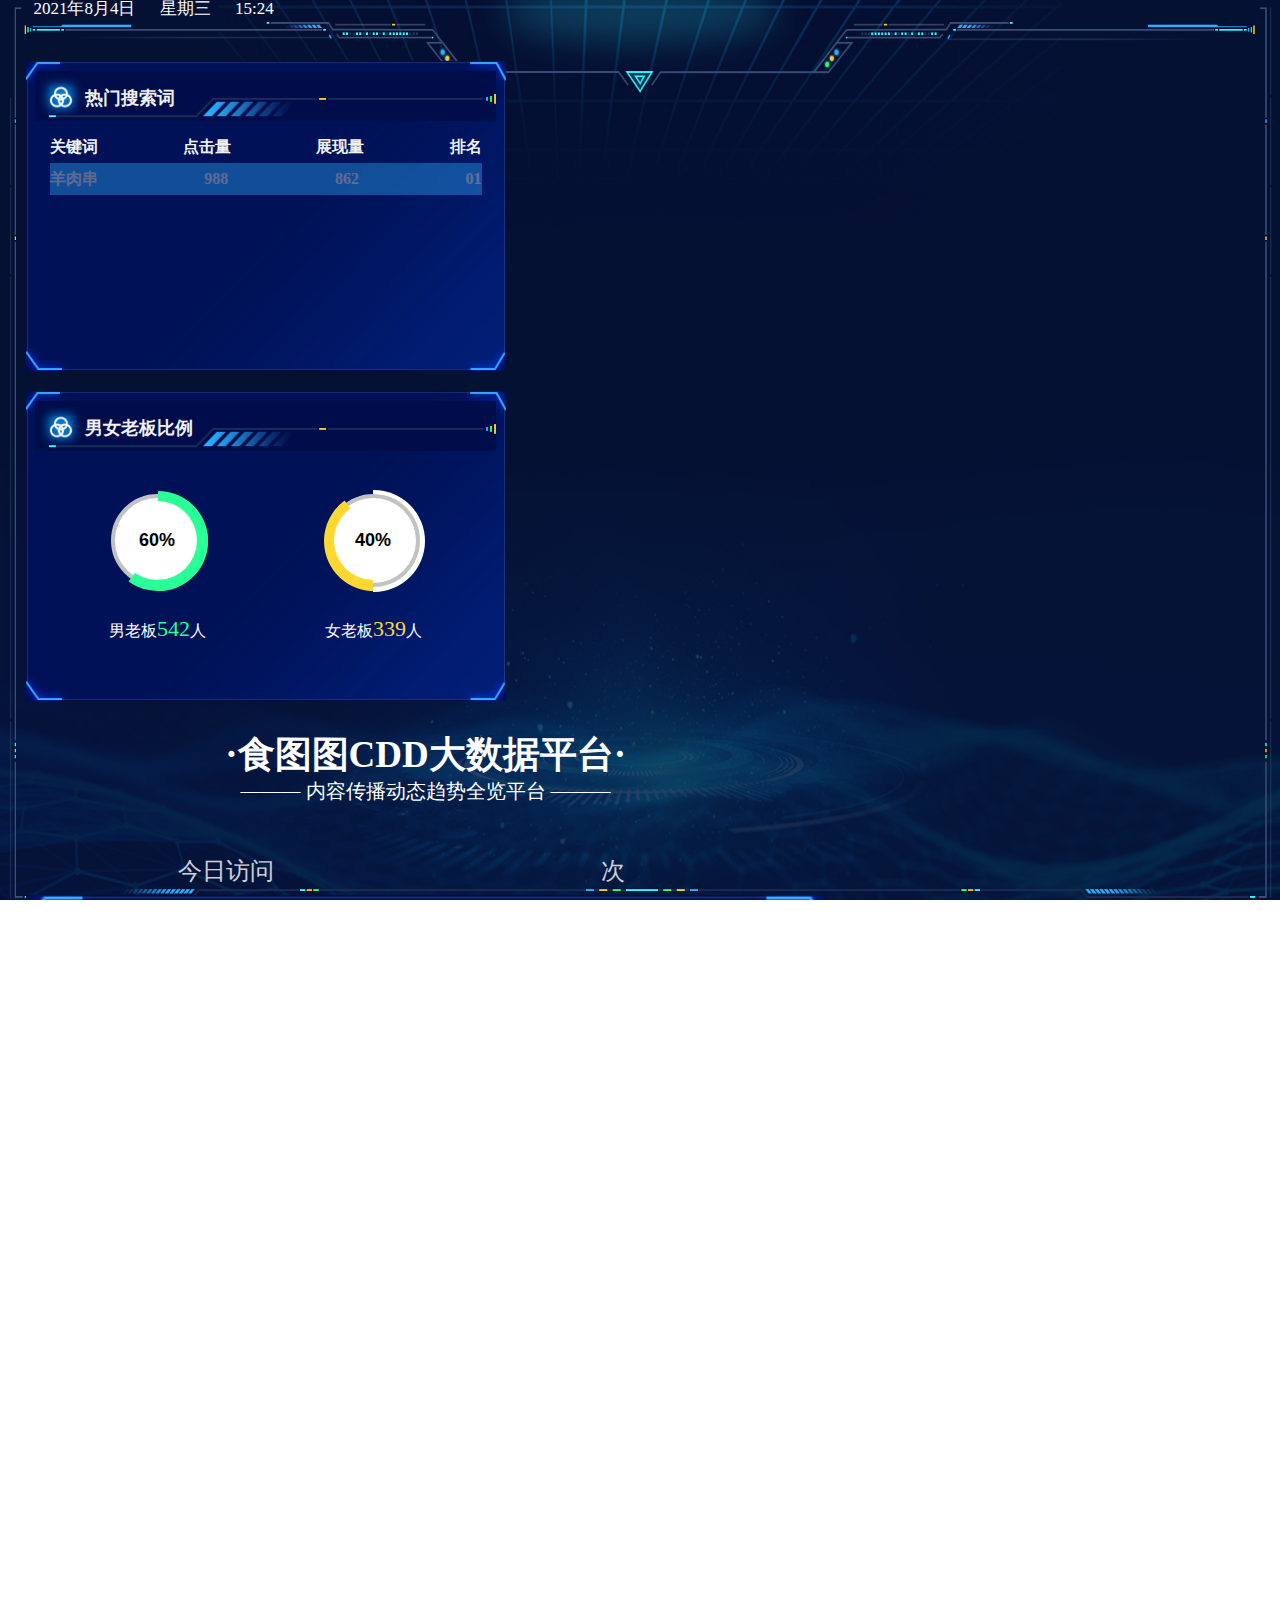
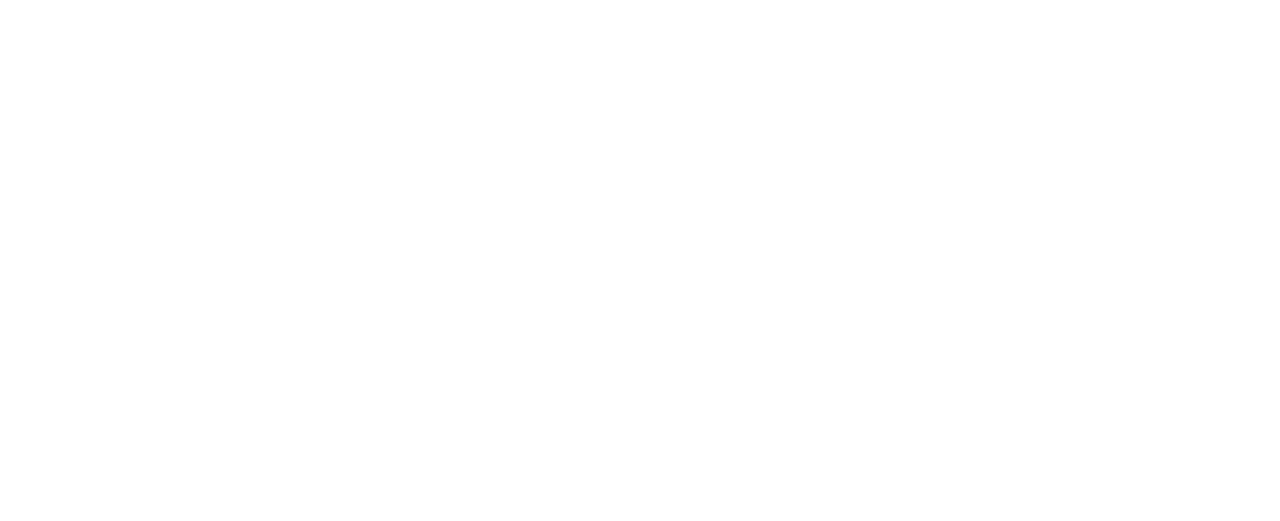
==== index.html @ 14ec9bba "0823" ====
<html>
<head>
	<title>123</title>
	<meta charset="utf-8">
    <!-- 引入 ECharts 文件 -->
    <script src="js/echarts.min.js"></script>
	<link rel="stylesheet" type="text/css" href="css/common.css" /> 
	<script src="js/script.js"></script>
	<link rel="stylesheet" href="css/style.css">
</head>
<body>
	<div class="body body-fd">
		<div class="content">
			<div class="left">
				<div class="left_head">
					<span style="margin-right: 20px;">2021年8月4日</span>
					<span style="margin-right: 20px;">星期三</span>
					<span>15:24</span>
				</div>
				<div class="content_box">
					<div class="content_box_title">
						<span>热门搜索词</span>
					</div>
					<div class="content_box_content">
						<div class="one ">
							<div class="one_box">关键词</div>
							<div class="one_box">点击量</div>
							<div class="one_box">展现量</div>
							<div class="one_box">排名</div>
						</div>
						<div class="one bacolor">
							<div class="one_box">羊肉串</div>
							<div class="one_box">988</div>
							<div class="one_box">862</div>
							<div class="one_box">01</div>
						</div>
					</div>
				</div>
				
				<div class="content_box">
					<div class="content_box_title">
						<span>男女老板比例</span>
					</div>
					<div class="content_box_content">
						<div class="circle_content">
						<div class="shape">
						    <div class="bottom"></div>
						    <div class="cover">100%</div>
						    <div class="ring-left"></div>
						    <div class="ring-right"></div>
						    <div class="ring-hide"><div></div></div>
						</div>
						<div class="circle_title">男老板<span style="color: #2AFF97;font-size: 22px;">542</span>人</div>
						</div>
						
						<div class="circle_content">
						<div class="shape_2">
						    <div class="bottom"></div>
						    <div class="cover">100%</div>
						    <div class="ring-left"></div>
						    <div class="ring-right"></div>
						    <div class="ring-hide"><div></div></div>
						</div>
						<div class="circle_title">女老板<span style="color: #FFD731;font-size: 22px;">339</span>人</div>
						</div>
					</div>
				</div>
			</div>
			
			<div class="middle">
				<div class="middle_title">·食图图CDD大数据平台·</div>
				<div class="middle_title2">——— 内容传播动态趋势全览平台 ———</div>
				<div class="num_content">
						<div class="num_content_left">今日访问</div>
					<article>
					  <!--<p>这是创业以来赚的钱</p>-->
					  <output>
						<!--<span class="symbol">¥</span>-->
						<span class="number u8"></span>
						<span class="number u7"></span>
						<span class="number u6"></span>
						<span class="symbol u6">,</span>
						<span class="number u5"></span>
						<span class="number u4"></span>
						<span class="number u3"></span>
						<!--<span class="symbol">,</span>-->
						<span class="number u2"></span>
						<span class="number u1"></span>
						<span class="number u0"></span>
					  </output>
					</article>
					<div class="num_content_right">次</div>
				</div>
			
				<div class="content_box_big">
					<div class="content_box_title_big">
						<span>餐饮热点新闻视频</span>
					</div>
					<div class="content_box_content content_box_content_big">
						<video id="videoHa" autoplay="" loop="" muted="" style="width: 90% !important;">
						   <source preload="" src="https://cdn.shitutu.com/1615861657276.mp4" type="video/mp4">
						</video>
					</div>
				</div>
			</div>
			
			<div class="content_right">
				<div class="left_head">
					<span style="margin-right: 20px;">2021年8月4日</span>
					<span style="margin-right: 20px;">星期三</span>
					<span>15:24</span>
				</div>
				<div class="content_box"  style="float: right;">
					<div class="content_box_title content_box_title2">
						<span>图片下载量地区分布</span>
					</div>
					<div class="content_box_content">
						  <div id="container" style="height: 100%"></div>
					</div>
				</div>
				
				<div class="content_box"  style="float: right;">
					<div class="content_box_title content_box_title2">
						<span>全网餐饮热点话题</span>
					</div>
					<div class="content_box_content">
						     <ul id="box" class="news"></ul>
					</div>
				</div>
			</div>
		</div>
	</div>
	<!-- <script src="https://ajax.aspnetcdn.com/ajax/jquery/jquery-3.4.1.min.js"></script> -->
	<script type="text/javascript">
		setPercentValue(60);
		function setPercentValue(value) {
		    let cover = document.querySelector('.shape>.cover'),
		        left = document.querySelector('.shape>.ring-left'),
		        hide = document.querySelector('.shape>.ring-hide');
		    let deg;//左环转动角度
		    if (Number.isNaN(value) || value < 0) value = 0;
		    if (value > 100) value = 100;
		    if(value % 1 !== 0){  //若value为小数，保留一位小数
		        value = value.toFixed(1);
		    }
		    cover.innerText = value + "%";
		    if (value < 50) {  //值小于50，显示遮罩
		        hide.style.display = "inherit";
		        deg = (50 - value)/50 * 180;
		    } else {  //值大于或等于50，不显示遮罩
		        hide.style.display = "none";
		        deg =  (50 - (value - 50))/50 * 180;
		    }
		    left.style.transform = "rotate("+ (-deg) +"deg)";
		}
		setPercentValue2(40);
		function setPercentValue2(value) {
		    let cover = document.querySelector('.shape_2>.cover'),
		        left = document.querySelector('.shape_2>.ring-left'),
		        hide = document.querySelector('.shape_2>.ring-hide');
		    let deg;//左环转动角度
		    if (Number.isNaN(value) || value < 0) value = 0;
		    if (value > 100) value = 100;
		    if(value % 1 !== 0){  //若value为小数，保留一位小数
		        value = value.toFixed(1);
		    }
		    cover.innerText = value + "%";
		    if (value < 50) {  //值小于50，显示遮罩
		        hide.style.display = "inherit";
		        deg = (50 - value)/50 * 180;
		    } else {  //值大于或等于50，不显示遮罩
		        hide.style.display = "none";
		        deg =  (50 - (value - 50))/50 * 180;
		    }
		    left.style.transform = "rotate("+ (-deg) +"deg)";
		}
	</script>
       <script type="text/javascript">
   var dom = document.getElementById("container");
   var myChart = echarts.init(dom);
   var app = {};
   
   var option;
   
   
   
   option = {
       title: {
           text: '',
           subtext: '',
           left: 'center'
       },
       tooltip: {
           trigger: 'item',
           formatter: '{a} <br/>{b} : {c} ({d}%)'
       },
       legend: {
           left: 'center',
           top: 'bottom',
           data: ['rose1', 'rose2', 'rose3', 'rose4', 'rose5', 'rose6', 'rose7', 'rose8']
       },
       toolbox: {
           show: false,
           feature: {
               mark: {show: false},
               dataView: {show: false, readOnly: false},
               restore: {show: false},
               saveAsImage: {show: false}
           }
       },
       series: [
        
           {
               name: '面积模式',
               type: 'pie',
               radius: [20, 70],
               center: ['50%', '50%'],
               roseType: 'area',
               itemStyle: {
                   borderRadius: 5
               },
               data: [
                   {value: 30, name: 'rose 1'},
                   {value: 28, name: 'rose 2'},
                   {value: 26, name: 'rose 3'},
                   {value: 24, name: 'rose 4'},
                   {value: 22, name: 'rose 5'},
                   {value: 20, name: 'rose 6'},
                   {value: 18, name: 'rose 7'},
                   {value: 16, name: 'rose 8'}
               ]
           }
       ]
   };
   
   if (option && typeof option === 'object') {
       myChart.setOption(option);
   }
   
           </script>
		   
		   <script>
		           // 定义数组
		           var news = [
					    '#疫情重创餐饮业，西贝撑不过3个月#',
						'#老乡鸡土味发布会成为2020年经典营销案例#',
						'#蜜雪冰城全球门店超过1万家，新茶饮迎来黄金时代#',
						'#瑞幸因造假门在纳斯达克退市 中概股海外声誉受损#',
						'#海底捞市值接近百度 多品牌战略支持千亿市值#',
						'#长沙文和友排号1万桌 十一黄金周餐饮行业触底反弹#',
					];
		           // 获取元素
		           var input = document.getElementById('input');
		           var btn = document.getElementById('btn');
		           var box = document.getElementById('box');
		           // 把原有的新闻显示在页面中
		           carousel();
		           // 把渲染结构的内容封装为一个函数
		           function carousel(){
		               // 定义一个空字符串
		               var str = '';
		               // 遍历数组,把数组里面的每一个值都重复拿出来添加到 li 标签里再赋值给str
		               news.forEach(function(item){
		                   str +=`<li>${item}</li>`;
		               });
		               // 把 str 的内容给到 box 结构里
		               box.innerHTML = str;
		           }
		         
		           /*
		           【1】间隔执行函数,每隔多少时间去执行一次函数，这里 1000 指的是 1s
		                   setInterval(function(){
		                       你需要执行的代码
		                   },1000)
		           */
		   
		           // 设置定时器  新闻的滚动切换（把数组中的最后一条数据 截取出来放入数组中第一条），再次循环 渲染结构
		           setInterval(function(){
		               // pop() 在删除数组的最后一个元素  把删除的数据赋值给res
		               var res = news.pop();
		               // unshift() 在数组的最前面添加一个元素
		               news.unshift(res);
		               // 调用函数，再次渲染结构
		               carousel();
		               // 定时，时长设置为2s
		           },2000);
		       </script>
</body>
</html>
---- css/common.css ----
.body{
	background: #000d4a url(../img/bg.jpg) center top;
	background-size: 100% 100%;
	color: #666;
	padding-bottom: 30px;
	font-size: .1rem;
}
.body-fd {
    width: 100%;
   height:100%;
    z-index: 99999;
}
.content{
	width: 96%;
	height:auto;
	margin: 0 auto;
}
.left{
	float: left;
	width: 520px;
	height:auto;
}
.left_head{
	width: 256px;
	height: 16px;
	font-size: 17px;
	font-family: Microsoft YaHei;
	font-weight: 400;
	color: #FFFFFF;
	line-height: 48px;
	margin-bottom: 60px;
}
.content_box{
	background: #000d4a url(../img/kuang.png) center top;
	background-size: 100% 100%;
	width: 480px;
	height:300px;
	padding-top:10px ;
	margin-bottom: 20px;
}
.content_box_title{
	background: #000d4a url(../img/title.png) center top;
	background-size: 100% 100%;
	width: 96%;
	height: 50px;
	margin-left: 2%;
	font-size: 18px;
	font-family: Microsoft YaHei;
	font-weight: 600;
	color: #F1F1F1;
}
.content_box_title span{
	margin-left: 50px;
	display: block;
	padding-top: 15px;
	text-align: left;
}
.content_box_content{
	width: 90%;
	height:220px;
	margin-left: 5%;
	margin-top: 10px;
}
.one{
	display: flex;
	justify-content:space-between;
	height:32px;
	
}
.bacolor{
	background: #2EA9F9;
	opacity: 0.4;

}
.one_box{
	font-size: 16px;
	font-family: Microsoft YaHei;
	font-weight: 600;
	line-height: 32px;
	color: #F1F1F1;
}
.circle_title{
	font-size: 16px;
	font-family: Microsoft YaHei;
	font-weight: 400;
	color: #FFFFFF;
	line-height: 75px;
}

.shape{
    width: 100px;
    height: 100px;
    text-align: center;
    line-height: 100px;
    border-radius: 50%;
    font-weight: bold;
    color: #fff;
    position: relative;
	margin: 0 auto;
}
.shape>div{
    position: absolute;
}
.shape>.bottom{
    width: 85px;
    height: 85px;
    border-radius: 50%;
    background-color: #fff;
    border: 4px solid #c0c3c2;
    top: 3px;
    left: 3px;
}
.shape>.cover{
    border-radius: 50%;
    width: 79px;
    height: 79px;
    background-color: #FFF;
    z-index: 10;
    top: 10px;
    left: 10px;
    color: #000;
    line-height: 79px;
    font-size: 18px;
}
.shape>.ring-left{
    width: 50px;
    height: 100px;
    border-radius: 50px 0 0 50px;
    background-color: #2AFF97;
    transform-origin: right center;
    transform: rotate(0deg);
}
.shape>.ring-right{
    width: 50px;
    height: 100px;
    border-radius: 0 50px 50px 0;
    background-color: #2AFF97;
    left: 50px;
    transform-origin: left center;
    transform: rotate(0deg);
}
.shape>.ring-hide{
    z-index: 9;
    border-radius: 0 51px 51px 0;
    width: 52px;
    height: 102px;
    background-color: #fff;
    top: -1px;
    left: 49px;
    transform-origin: left center;
    display: none;
    transform: rotate(0deg);
}
.shape>.ring-hide>div{
    z-index: 10;
    border-radius: 0 50px 50px 0;
    width: 43px;
    height: 85px;
    background-color: transparent;
    top: 4px;
    left: 0px;
    color: #000;
    line-height: 85px;
    position: absolute;
    border: 4px solid #c0c3c2;
    border-left: 0;
}

.shape_2{
    width: 100px;
    height: 100px;
    text-align: center;
    line-height: 100px;
    border-radius: 50%;
    font-weight: bold;
    color: #fff;
    position: relative;
	margin: 0 auto;
}
.shape_2>div{
    position: absolute;
}
.shape_2>.bottom{
    width: 85px;
    height: 85px;
    border-radius: 50%;
    background-color: #fff;
    border: 4px solid #c0c3c2;
    top: 3px;
    left: 3px;
}
.shape_2>.cover{
    border-radius: 50%;
    width: 79px;
    height: 79px;
    background-color: #FFF;
    z-index: 10;
    top: 10px;
    left: 10px;
    color: #000;
    line-height: 79px;
    font-size: 18px;
}
.shape_2>.ring-left{
    width: 50px;
    height: 100px;
    border-radius: 50px 0 0 50px;
    background-color: #FFD731;
    transform-origin: right center;
    transform: rotate(0deg);
}
.shape_2>.ring-right{
    width: 50px;
    height: 100px;
    border-radius: 0 50px 50px 0;
    background-color: #FFD731;
    left: 50px;
    transform-origin: left center;
    transform: rotate(0deg);
}
.shape_2>.ring-hide{
    z-index: 9;
    border-radius: 0 51px 51px 0;
    width: 52px;
    height: 102px;
    background-color: #fff;
    top: -1px;
    left: 49px;
    transform-origin: left center;
    display: none;
    transform: rotate(0deg);
}
.shape_2>.ring-hide>div{
    z-index: 10;
    border-radius: 0 50px 50px 0;
    width: 43px;
    height: 85px;
    background-color: transparent;
    top: 4px;
    left: 0px;
    color: #000;
    line-height: 85px;
    position: absolute;
    border: 4px solid #c0c3c2;
    border-left: 0;
}

.circle_content{
	width: 50%;
	height: auto;
	float: left;
	margin-top: 30px;
	    text-align: center;
}
.middle{
	width: 800px;
	float: left;
	height:auto;
}
.middle_title{
	width: 520px;
	height: 36px;
	font-size: 37px;
	font-family: Microsoft YaHei;
	font-weight: 600;
	color: #FFFFFF;
	line-height: 48px;
	margin: 0 auto;
	margin-top: 10px;
	text-align: center;
}
.middle_title2{
	width: 520px;
	height: 18px;
	font-size: 20px;
	font-family: Source Han Sans CN;
	font-weight: 500;
	color: #FFFFFF;
	line-height: 48px;
	margin: 0 auto;
	text-align: center;
}
.num_content{
	width:75%;
	height:auto;
	position: relative;
	margin: 0px auto;
	margin-top: 50px;
}
.num_content_left{
	position: absolute;
	top: 20px;
	left: 50px;
	width: 100px;
	height: 24px;
	font-size: 24px;
	font-family: Microsoft YaHei;
	font-weight: 400;
	color: #FFFFFF;
	opacity: 0.8;
}
.num_content_right{
	position: absolute;
	top: 20px;
	right: 100px;
	width: 25px;
	height: 24px;
	font-size: 24px;
	font-family: Microsoft YaHei;
	font-weight: 400;
	color: #FFFFFF;
	opacity: 0.8;
	float: right;
}
.content_box_big{
	background: #000d4a url(../img/kuang.png) center top;
	background-size: 100% 100%;
	width: 800px;
	height:460px;
	padding-top:10px ;
	margin-bottom: 20px;
}
.content_box_title_big{
	background: #000d4a url(../img/title.png) left top no-repeat;
	background-size: 100% 100%;
	width: 72%;
	height: 50px;
	margin-left: 2%;
	font-size: 18px;
	font-family: Microsoft YaHei;
	font-weight: 600;
	color: #F1F1F1;
}
.content_box_title_big span{
	margin-left: 50px;
	display: block;
	padding-top: 15px;
	text-align: left;
}
.content_box_content_big{
	height: 395px;
}

.content_right{
	float: right;
	width: 520px;
	height: auto;
}
.content_box_title2{
	background: #000d4a url(../img/title.png) left top no-repeat;
	    background-size: 130% 100%;
	    width: 96%;
	    height: 50px;
	    margin-left: 2%;
	    font-size: 18px;
	    font-family: Microsoft YaHei;
	    font-weight: 600;
	    color: #F1F1F1;
}
.news{
	padding-left: 0px;
}
.news>li{
	width: 434px;
	height: 30px;
	font-size: 16px;
	font-family: Microsoft YaHei;
	font-weight: 400;
	color: #00FDF6;
	line-height: 30px;
}
---- css/style.css ----
html, body {
  --size: 1.5rem;
  margin: 0;
  padding: 0;
  width: 100%;
  min-height: 100vh;
  display: flex;
  align-items: center;
  justify-content: center;
  text-align: center;
  font-family: Palatino, Helvetica, arial, sans-serif;
  overflow: hidden;
}
ul li{

list-style: none;
padding-left: 0px;
}

article {
  font-size: 5vmin;
}

article p {
  text-shadow: 
    0 -1px 1px #fff, 1px -1px 1px #fff, 1px 0 1px #fff,
    1px 1px 1px #fff, 0 1px 1px #fff, -1px 1px 1px #fff, 
    -1px 0 1px #fff, -1px -1px 1px #fff;
}

output {
  display: flex;
  justify-content: center;
}

output span {
  font-family: monospace, monospace;
  color: white;
  background: black;
  position: relative;
  z-index: 2;
  padding: 0;
  box-sizing: border-box;
  overflow: hidden;
  animation: show 0.125s linear 1;
  animation-fill-mode: forwards;
  font-size: var(--size);
  height: calc(var(--size) * 1.5);
  line-height: calc(var(--size) * 1.5);
  border-radius: 0.25rem;
  width: 0;
  margin: 0;
}

@keyframes show {
  100% { 
    width: var(--size); 
    margin: calc(var(--size) * 0.0625);
  }
}

span.u0 { animation-delay: 0.0000000000s; }
span.u1 { animation-delay: 0.0022739251s; }
span.u2 { animation-delay: 0.0277392510s; }
span.u3 { animation-delay: 0.2773925104s; }
span.u4 { animation-delay: 2.7739251040s; }
span.u5 { animation-delay: 27.739251040s; }
span.u6 { animation-delay: 277.39251040s; }
span.u7 { animation-delay: 2773.9251040s; }
span.u8 { animation-delay: 27739.251040s; }

output span.symbol {
  display: inline-block;
}

@keyframes animate {
  100% {
    transform: translateY(-100%);
  }
}

span.number::before {
  content: "0\A 1\A 2\A 3\A 4\A 5\A 6\A 7\A 8\A 9";
  animation: animate 10s steps(10, end) infinite;
  position: absolute;
  top: 0;
  left: 0;
}

span.u0::before { animation-duration: 0.0022739251s; }
span.u1::before { animation-duration: 0.0277392510s; }
span.u2::before { animation-duration: 0.2773925104s; }
span.u3::before { animation-duration: 2.7739251040s; }
span.u4::before { animation-duration: 27.739251040s; }
span.u5::before { animation-duration: 277.39251040s; }
span.u6::before { animation-duration: 2773.9251040s; }
span.u7::before { animation-duration: 27739.251040s; }
span.u8::before { animation-duration: 277392.51040s; }

@keyframes pop {
  100% { 
    transform: translate(0, -200%); 
  }
}

aside {
  top: 0;
  position: absolute;
  background: #fca;
  padding: 2vmin;
  font-size: 2.5vw;
  font-size: clamp(1rem, 2.5vw, 1.375rem);
  max-width: 25vw;
  max-width: clamp(100px, 25vw, 300px);
  border-radius: 1vmin;
  z-index: -1;
  animation: pop 20s linear;
  animation-fill-mode: forwards;
  box-shadow: 0 0 2vmin rgba(0,0,0,0.25);
  border: 1px solid rgba(0,0,0,0.125);
  line-height: 1.25;
  transform: translate(0, 100vh); 
}

aside.color0 { background: #ffadad; }
aside.color1 { background: #ffd6a5; }
aside.color2 { background: #fdffb6; }
aside.color3 { background: #caffbf; }
aside.color4 { background: #beeeef; }
aside.color5 { background: #a0c4ff; }
aside.color6 { background: #bdb2ff; }
aside.color7 { background: #ffc6ff; }

aside.time0 { animation-timing-function: linear; }
aside.time1 { animation-timing-function: ease; }
aside.time2 { animation-timing-function: ease-in; }
aside.time3 { animation-timing-function: ease-out; }
aside.time4 { animation-timing-function: ease-in-out; }

aside.top0 { z-index: 1; }
aside.top1 { z-index: 3; }

footer {
  position: absolute;
  right: 0.5rem;
  bottom: 0.5rem;
  font-size: 0.875rem;
}

@media all and (min-width:500px) {
  body {
    --size: 2.5rem;
  }
}

@media all and (min-width:750px) {
  body {
    --size: 3.5rem;
  }
}

@media all and (min-width:1000px) {
  body {
    --size: 4.5rem;
  }
}

@media all and (min-width:1200px) {
  body {
    --size: 2.5rem;
  }
}
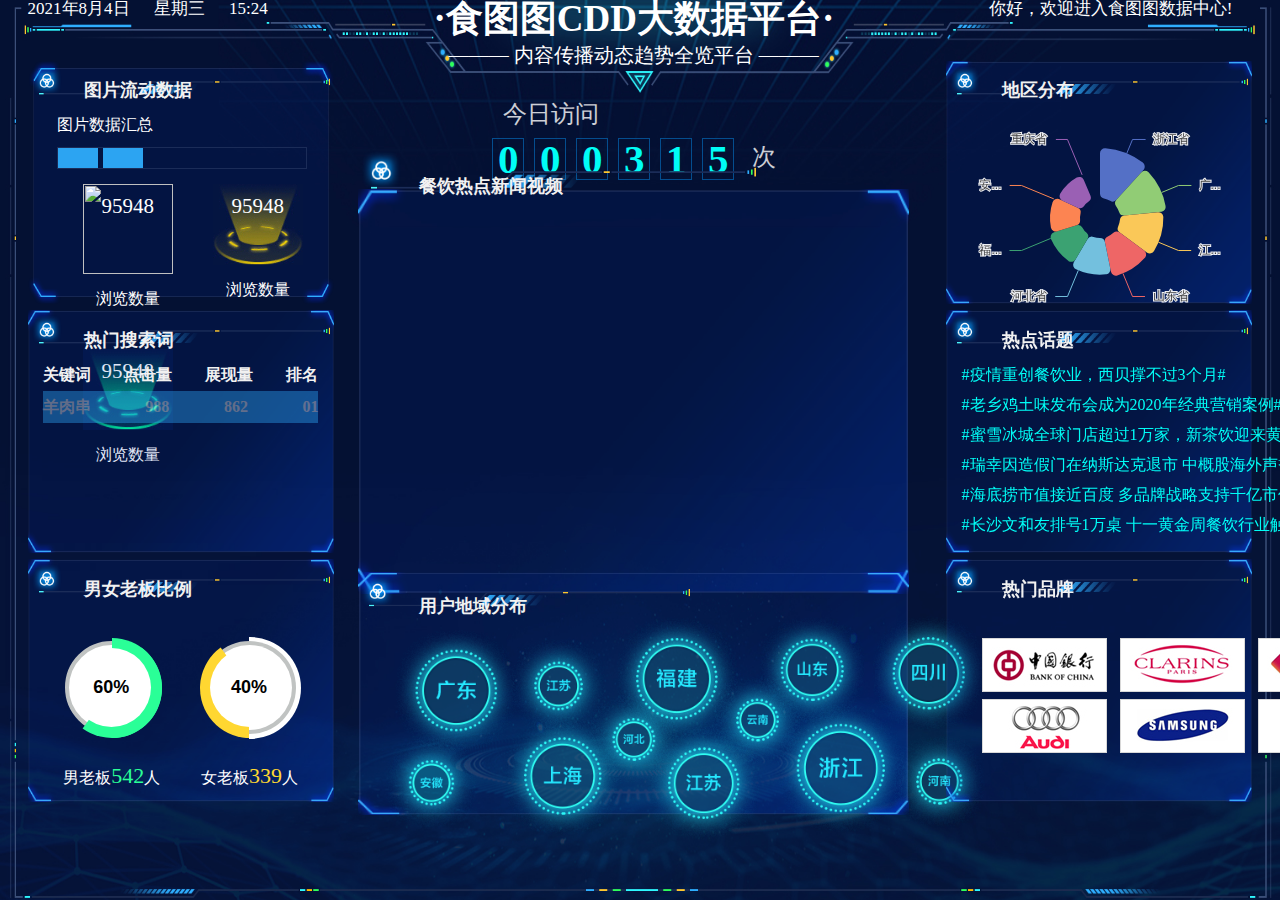
==== commit 28bf4831: "0826" ====
--- a/index.html
+++ b/index.html
@@ -1,14 +1,29 @@
 <html>
 <head>
-	<title>123</title>
+	<title>食图图CDD大数据平台</title>
 	<meta charset="utf-8">
     <!-- 引入 ECharts 文件 -->
     <script src="js/echarts.min.js"></script>
 	<link rel="stylesheet" type="text/css" href="css/common.css" /> 
+	
+	<script src="js/jquery.js" language="javascript" type="text/javascript"></script>
 	<script src="js/script.js"></script>
 	<link rel="stylesheet" href="css/style.css">
+	<script language="javascript" type="text/javascript" src="js/ss.js"></script>
+	<script src="https://cdn.jsdelivr.net/npm/vue@2.6.11"></script>
 </head>
 <body>
+<!-- 	<div id="app">
+	        <div>{{hello}}</div>
+	</div>
+		 <script>
+		        new Vue({
+		            el: '#app',   // 选择器
+		            data: {
+		                hello: 'hello vue'
+		            }
+		        })
+		    </script> -->
 	<div class="body body-fd">
 		<div class="content">
 			<div class="left">
@@ -18,6 +33,42 @@
 					<span>15:24</span>
 				</div>
 				<div class="content_box">
+					<img src="img/kuang2.png" class="content_box_img" alt="">
+					<img src="img/title.png" class="titleImg" alt="">
+					<div class="content_box_title">
+						<span>图片流动数据</span>
+					</div>
+				
+					<div class="content_box_content">
+						<div class="speed_box_title">图片数据汇总</div>
+						<div class="speed">
+							<div class="speed1" id="showS1"></div>
+							<div class="speed1" id="showS2"></div>
+							<div class="speed1" id="showS3"></div>
+							<div class="speed1" id="showS4"></div>
+						</div>
+						
+						<div class="gif_box" style="margin-left: 40px;">
+							<div class="gif_box_Number">95948</div>
+							<img src="img/01.gif" width="90" height="auto" />
+							<div class="gif_box_name">浏览数量</div>
+						</div>
+						<div class="gif_box"  style="margin-left: 40px;">
+							<div class="gif_box_Number">95948</div>
+							<img src="img/2.gif" width="90" height="auto" />
+							<div class="gif_box_name">浏览数量</div>
+						</div>
+						<div class="gif_box" style="margin-left: 40px;">
+							<div class="gif_box_Number">95948</div>
+							<img src="img/03.gif" width="90" height="auto" />
+							<div class="gif_box_name">浏览数量</div>
+						</div>
+					</div>
+				</div>
+				
+				<div class="content_box">
+					<img src="img/kuang.png" class="content_box_img" alt="">
+					<img src="img/title.png" class="titleImg" alt="">
 					<div class="content_box_title">
 						<span>热门搜索词</span>
 					</div>
@@ -38,6 +89,8 @@
 				</div>
 				
 				<div class="content_box">
+					<img src="img/kuang.png" class="content_box_img" alt="">
+					<img src="img/title.png" class="titleImg" alt="">
 					<div class="content_box_title">
 						<span>男女老板比例</span>
 					</div>
@@ -65,6 +118,7 @@
 						</div>
 					</div>
 				</div>
+				<div style="clear: both;"></div>
 			</div>
 			
 			<div class="middle">
@@ -72,66 +126,119 @@
 				<div class="middle_title2">——— 内容传播动态趋势全览平台 ———</div>
 				<div class="num_content">
 						<div class="num_content_left">今日访问</div>
-					<article>
-					  <!--<p>这是创业以来赚的钱</p>-->
-					  <output>
-						<!--<span class="symbol">¥</span>-->
-						<span class="number u8"></span>
-						<span class="number u7"></span>
-						<span class="number u6"></span>
-						<span class="symbol u6">,</span>
-						<span class="number u5"></span>
-						<span class="number u4"></span>
-						<span class="number u3"></span>
-						<!--<span class="symbol">,</span>-->
-						<span class="number u2"></span>
-						<span class="number u1"></span>
-						<span class="number u0"></span>
-					  </output>
-					</article>
+						<ul class="browse">
+							<li>0</li>
+							<li>0</li>
+							<li>0</li>
+							<li>3</li>
+							<li>1</li>
+							<li>5</li>
+						</ul>
+			
 					<div class="num_content_right">次</div>
 				</div>
 			
 				<div class="content_box_big">
+					<img src="img/kuang.png" class="content_box_img" alt="">
+					<img src="img/title.png" class="titleImgBig" style="width: 72%;" alt="">
 					<div class="content_box_title_big">
 						<span>餐饮热点新闻视频</span>
 					</div>
-					<div class="content_box_content content_box_content_big">
-						<video id="videoHa" autoplay="" loop="" muted="" style="width: 90% !important;">
+					<div class=" content_box_content_big">
+						<video id="videoHa" autoplay="" loop="" muted="" style="width: 80% !important;margin-left: 10%;">
 						   <source preload="" src="https://cdn.shitutu.com/1615861657276.mp4" type="video/mp4">
 						</video>
+					</div>
+				</div>
+				
+				
+				<div class="content_box_big" style="height:27%;">
+					<img src="img/kuang.png" class="content_box_img" alt="">
+					<img src="img/title.png" class="titleImgBig" style="width: 60%;" alt="">
+					<div class="content_box_title_big">
+						<span>用户地域分布</span>
+					</div>
+					<div class="content_box_content_big" style="text-align: center;">
+						<img src="img/1.png" width="600" height="auto" />
 					</div>
 				</div>
 			</div>
 			
 			<div class="content_right">
-				<div class="left_head">
-					<span style="margin-right: 20px;">2021年8月4日</span>
-					<span style="margin-right: 20px;">星期三</span>
-					<span>15:24</span>
+				<div class="left_head" style="float: right;">
+					<span style="margin-right: 20px;text-align: right;margin-right: 20px;display: block;">你好，欢迎进入食图图数据中心!</span>
+					<!-- <span style="margin-right: 20px;">星期三</span> -->
+					<!-- <span>15:24</span> -->
 				</div>
 				<div class="content_box"  style="float: right;">
-					<div class="content_box_title content_box_title2">
-						<span>图片下载量地区分布</span>
-					</div>
-					<div class="content_box_content">
+					<img src="img/kuang.png" class="content_box_img" alt="">
+					<img src="img/title.png" class="titleImg" alt="">
+					<div class="content_box_title ">
+						<span>地区分布</span>
+					</div>
+					<div class="content_box_content" style="margin-top: 0px;">
 						  <div id="container" style="height: 100%"></div>
 					</div>
 				</div>
 				
 				<div class="content_box"  style="float: right;">
-					<div class="content_box_title content_box_title2">
-						<span>全网餐饮热点话题</span>
+					<img src="img/kuang.png" class="content_box_img" alt="">
+					<img src="img/title.png" class="titleImg" alt="">
+					<div class="content_box_title ">
+						<span>热点话题</span>
 					</div>
 					<div class="content_box_content">
 						     <ul id="box" class="news"></ul>
 					</div>
 				</div>
+				
+				<div class="content_box" style="float: right;">
+					<img src="img/kuang.png" class="content_box_img" alt="">
+					<img src="img/title.png" class="titleImg" alt="">
+					<div class="content_box_title">
+						<span>热门品牌</span>
+					</div>
+					<div class="content_box_content">
+						
+						<div class="mr_frbox">
+						  <div class="mr_frUl">
+						  <ul>
+						   <li><a href="http://sc.chinaz.com" target="_blank"><img src="images/mfr_1.jpg" width="123" height="52" /></a><a href="http://sc.chinaz.com" target="_blank"><img src="images/mfr_2.jpg" width="123" height="52" /></a></li>
+						   <li><a href="http://sc.chinaz.com" target="_blank"><img src="images/mfr_3.jpg" width="123" height="52" /></a><a href="http://sc.chinaz.com" target="_blank"><img src="images/mfr_6.jpg" width="123" height="52" /></a></li>
+						   <li><a href="http://sc.chinaz.com" target="_blank"><img src="images/mfr_4.jpg" width="123" height="52" /></a><a href="http://sc.chinaz.com" target="_blank"><img src="images/mfr_7.jpg" width="123" height="52" /></a></li>
+						   <li><a href="http://sc.chinaz.com" target="_blank"><img src="images/mfr_5.jpg" width="123" height="52" /></a><a href="http://sc.chinaz.com" target="_blank"><img src="images/mfr_8.jpg" width="123" height="52" /></a></li>
+						  </ul>
+						  </div>
+						</div>
+	
+					</div>
+				</div>
 			</div>
+				<div style="clear: both;"></div>
 		</div>
 	</div>
 	<!-- <script src="https://ajax.aspnetcdn.com/ajax/jquery/jquery-3.4.1.min.js"></script> -->
+	<script language="javascript">
+	$(".mr_frUl ul li img").hover(function(){$(this).css("border-color","#A0C0EB");},function(){$(this).css("border-color","#d8d8d8")});
+	jQuery(".mr_frbox").slide({titCell:"",mainCell:".mr_frUl ul",autoPage:true,effect:"leftLoop",autoPlay:true,vis:3});
+	</script>
 	<script type="text/javascript">
+	setTimeout("test1()","300"); 
+	setTimeout("test2()","600");
+	setTimeout("test3()","900");
+	setTimeout("test4()","1200");
+	function test1(){
+		$("#showS1").addClass("disShow");
+	}
+	function test2(){
+		$("#showS2").addClass("disShow");
+	}
+	function test3(){
+		$("#showS3").addClass("disShow");
+	}
+	function test4(){
+		$("#showS4").addClass("disShow");
+	}
 		setPercentValue(60);
 		function setPercentValue(value) {
 		    let cover = document.querySelector('.shape>.cover'),
@@ -194,11 +301,7 @@
            trigger: 'item',
            formatter: '{a} <br/>{b} : {c} ({d}%)'
        },
-       legend: {
-           left: 'center',
-           top: 'bottom',
-           data: ['rose1', 'rose2', 'rose3', 'rose4', 'rose5', 'rose6', 'rose7', 'rose8']
-       },
+  
        toolbox: {
            show: false,
            feature: {
@@ -214,20 +317,20 @@
                name: '面积模式',
                type: 'pie',
                radius: [20, 70],
-               center: ['50%', '50%'],
+               center: ['50%', '45%'],
                roseType: 'area',
                itemStyle: {
                    borderRadius: 5
                },
                data: [
-                   {value: 30, name: 'rose 1'},
-                   {value: 28, name: 'rose 2'},
-                   {value: 26, name: 'rose 3'},
-                   {value: 24, name: 'rose 4'},
-                   {value: 22, name: 'rose 5'},
-                   {value: 20, name: 'rose 6'},
-                   {value: 18, name: 'rose 7'},
-                   {value: 16, name: 'rose 8'}
+                   {value: 30, name: '浙江省'},
+                   {value: 28, name: '广东省'},
+                   {value: 26, name: '江苏省'},
+                   {value: 24, name: '山东省'},
+                   {value: 22, name: '河北省'},
+                   {value: 20, name: '福建省'},
+                   {value: 18, name: '安徽省'},
+                   {value: 16, name: '重庆省'}
                ]
            }
        ]
--- a/css/common.css
+++ b/css/common.css
@@ -11,17 +11,17 @@
     z-index: 99999;
 }
 .content{
-	width: 96%;
+	width: 95.7%;
 	height:auto;
 	margin: 0 auto;
 }
 .left{
 	float: left;
-	width: 520px;
-	height:auto;
+	width: 25%;
+	height:100%;
 }
 .left_head{
-	width: 256px;
+	width: 400px;
 	height: 16px;
 	font-size: 17px;
 	font-family: Microsoft YaHei;
@@ -31,23 +31,35 @@
 	margin-bottom: 60px;
 }
 .content_box{
-	background: #000d4a url(../img/kuang.png) center top;
 	background-size: 100% 100%;
-	width: 480px;
-	height:300px;
-	padding-top:10px ;
-	margin-bottom: 20px;
+	width: 100%;
+	height:27%;
+	margin-bottom: 2%;
+	position: relative;
 }
 .content_box_title{
-	background: #000d4a url(../img/title.png) center top;
-	background-size: 100% 100%;
-	width: 96%;
-	height: 50px;
-	margin-left: 2%;
-	font-size: 18px;
-	font-family: Microsoft YaHei;
-	font-weight: 600;
-	color: #F1F1F1;
+	position: absolute;
+	    top: 1%;
+	    left: 0%;
+	    width: 100%;
+	    height: 50px;
+	    margin-left: 2%;
+	    font-size: 18px;
+	    font-family: Microsoft YaHei;
+	    font-weight: 600;
+	    color: #F1F1F1;
+}
+.titleImg{
+	position: absolute;
+	top:2px;
+	left:2px;
+	width: 98%;
+}
+.titleImgBig{
+	position: absolute;
+	top:0px;
+	left:1px;
+	width: 70%;
 }
 .content_box_title span{
 	margin-left: 50px;
@@ -55,11 +67,17 @@
 	padding-top: 15px;
 	text-align: left;
 }
+.content_box_img{
+	    width: 100%;
+	    height: 100%;
+}
 .content_box_content{
-	width: 90%;
-	height:220px;
-	margin-left: 5%;
-	margin-top: 10px;
+	    width: 90%;
+	    height: 240px;
+	    margin-left: 5%;
+	    position: absolute;
+	    top: 20%;
+	    left: 0;
 }
 .one{
 	display: flex;
@@ -253,9 +271,10 @@
 	    text-align: center;
 }
 .middle{
-	width: 800px;
+	width: 45%;
 	float: left;
 	height:auto;
+	margin-left: 2%;
 }
 .middle_title{
 	width: 520px;
@@ -281,55 +300,54 @@
 	text-align: center;
 }
 .num_content{
-	width:75%;
-	height:auto;
+	width: 55%;
+	    height: 6%;
+	    position: relative;
+	    margin: 0px auto;
+	    margin-top: 8%;
+}
+.num_content_left{
+	float: left;
+	width: 100px;
+	height: 43px;
+	font-size: 24px;
+	font-family: Microsoft YaHei;
+	font-weight: 400;
+	color: #FFFFFF;
+	opacity: 0.8;
+	line-height: 43px;
+	margin-left: 7%;
+}
+.num_content_right{
+	float: left;
+	width: 25px;
+	height: 43px;
+	font-size: 24px;
+	font-family: Microsoft YaHei;
+	font-weight: 400;
+	color: #FFFFFF;
+	opacity: 0.8;
+	line-height: 43px;
+}
+.content_box_big{
 	position: relative;
-	margin: 0px auto;
-	margin-top: 50px;
-}
-.num_content_left{
+	width: 100%;
+	height:45%;
+	margin-bottom: 20px;
+}
+.content_box_title_big{
 	position: absolute;
-	top: 20px;
-	left: 50px;
-	width: 100px;
-	height: 24px;
-	font-size: 24px;
-	font-family: Microsoft YaHei;
-	font-weight: 400;
-	color: #FFFFFF;
-	opacity: 0.8;
-}
-.num_content_right{
-	position: absolute;
-	top: 20px;
-	right: 100px;
-	width: 25px;
-	height: 24px;
-	font-size: 24px;
-	font-family: Microsoft YaHei;
-	font-weight: 400;
-	color: #FFFFFF;
-	opacity: 0.8;
-	float: right;
-}
-.content_box_big{
-	background: #000d4a url(../img/kuang.png) center top;
-	background-size: 100% 100%;
-	width: 800px;
-	height:460px;
-	padding-top:10px ;
-	margin-bottom: 20px;
-}
-.content_box_title_big{
-	background: #000d4a url(../img/title.png) left top no-repeat;
-	background-size: 100% 100%;
-	width: 72%;
+	top: 3%;
+	left: 0%;
+	width: 100%;
 	height: 50px;
 	margin-left: 2%;
 	font-size: 18px;
 	font-family: Microsoft YaHei;
 	font-weight: 600;
 	color: #F1F1F1;
+	
+	
 }
 .content_box_title_big span{
 	margin-left: 50px;
@@ -338,12 +356,17 @@
 	text-align: left;
 }
 .content_box_content_big{
-	height: 395px;
+	    width: 90%;
+	    height: 240px;
+	    margin-left: 5%;
+	    position: absolute;
+	    top: 18%;
+	    left: 0;
 }
 
 .content_right{
 	float: right;
-	width: 520px;
+	width:25%;
 	height: auto;
 }
 .content_box_title2{
@@ -368,4 +391,124 @@
 	font-weight: 400;
 	color: #00FDF6;
 	line-height: 30px;
-}+}
+.mt14{margin-top:14px;}
+.mr_t1 { background: url(../images/mr_1px.jpg) repeat-x left bottom; height: 40px; padding-right: 16px; }
+.mr_t1name { font: bold 16px/40px "微软雅黑"; color: #FFF; background: #2257A2 url(../images/mr_t1bg.jpg) no-repeat right top; height: 40px; width: 120px; padding-left: 21px; float: left; }
+.mr_t1name img { float: left; margin-top: 9px; margin-right: 6px; display: inline; }
+.mr_frBtnL { float: left; margin: 28px 22px 0px 0px; cursor: pointer; display: inline; }
+.mr_frUl { float: left; height: 130px; width: 540px;margin-left: 20px;margin-top: 30px; }
+.mr_frBtnR { float: right; margin-top: 28px; cursor: pointer; }
+.mr_frUl ul li { display: inline; float: left; height: 115px; width: 125px; margin-right: 13px; overflow: hidden; }
+.mr_frUl ul li img { display: block; margin-bottom: 7px; border: 1px solid #D8D8D8; }
+
+.gif_box{
+	width: 90px;
+	height:150px;
+	float: left;
+	position: relative;
+	margin-top: 15px;
+}
+.gif_box_Number{
+	position: absolute;
+	top:10px;
+	left:0px;
+	width: 90px;
+	height:25px;
+	text-align: center;
+	font-size: 21px;
+	font-family: Microsoft YaHei;
+	font-weight: 400;
+	color: #FFFFFF;
+	line-height: 25px;
+}
+.gif_box_name{
+	width: 90px;
+	height: 17px;
+	font-size: 16px;
+	font-family: Microsoft YaHei;
+	font-weight: 400;
+	color: #FFFFFF;
+	line-height: 29px;
+	text-align: center;
+	margin-top: 10px;
+}
+
+
+
+
+/*对应CSS*/
+    #progress{
+           width: 300px;
+           height: 30px;
+           border:1px solid #ccc;
+           border-radius: 15px;
+           overflow: hidden;  /*注意这里*/
+           box-shadow: 0 0 5px 0px #ddd inset;
+    }          
+    #progress span {
+           display: inline-block;
+           width: 70%;
+           height: 100%;       
+           background: linear-gradient(45deg, #2989d8 30%,#7db9e8 31%,#7db9e8 58%,#2989d8 59%);    
+           background-size: 60px 30px;
+           text-align: left;
+           color:#fff;
+           animation:load 3s ease-in;
+     }
+     @keyframes load{
+           0%{
+               width: 0%;
+           }
+           100%{
+               width:70%;
+           }
+       }
+	   .speed{
+		   width: 90%;
+		   margin-left: 5%;
+		   margin-top: 15px;
+		   height: 20px;
+		   border: 1px solid #1B2C58
+	   }
+	   .speed1{
+		    width: 40px;
+			height:100%;
+			margin-right: 5px;
+			background-color: #2CA4F2;
+			float: left;
+			display: none;
+	   }
+	   .speed_box_title{
+		   width: 90%;
+		   margin-left: 5%;
+		   height: 17px;
+		   font-size: 16px;
+		   font-family: Microsoft YaHei;
+		   font-weight: 400;
+		   color: #FFFFFF;
+		   padding-top: 5px;
+	   }
+	   .disShow{
+		   display: block !important;
+	   }
+	   .browse{
+		   width:260px;
+		   height:50px;
+		   padding-left: 0;
+		float: left;
+		margin-left: 10px;
+	   }
+	   .browse li{
+		   width: 30px;
+		   height:40px;
+		   float: left;
+		   border: 1px solid #044d8e;
+		   margin-right: 10px;
+		   font-size: 41px;
+		   font-family: Microsoft YaHei;
+		   font-weight: 600;
+		   color: #00FDF6;
+		   line-height: 40px;
+		   text-align: center;
+	   }--- a/css/style.css
+++ b/css/style.css
@@ -7,7 +7,6 @@
   display: flex;
   align-items: center;
   justify-content: center;
-  text-align: center;
   font-family: Palatino, Helvetica, arial, sans-serif;
   overflow: hidden;
 }
